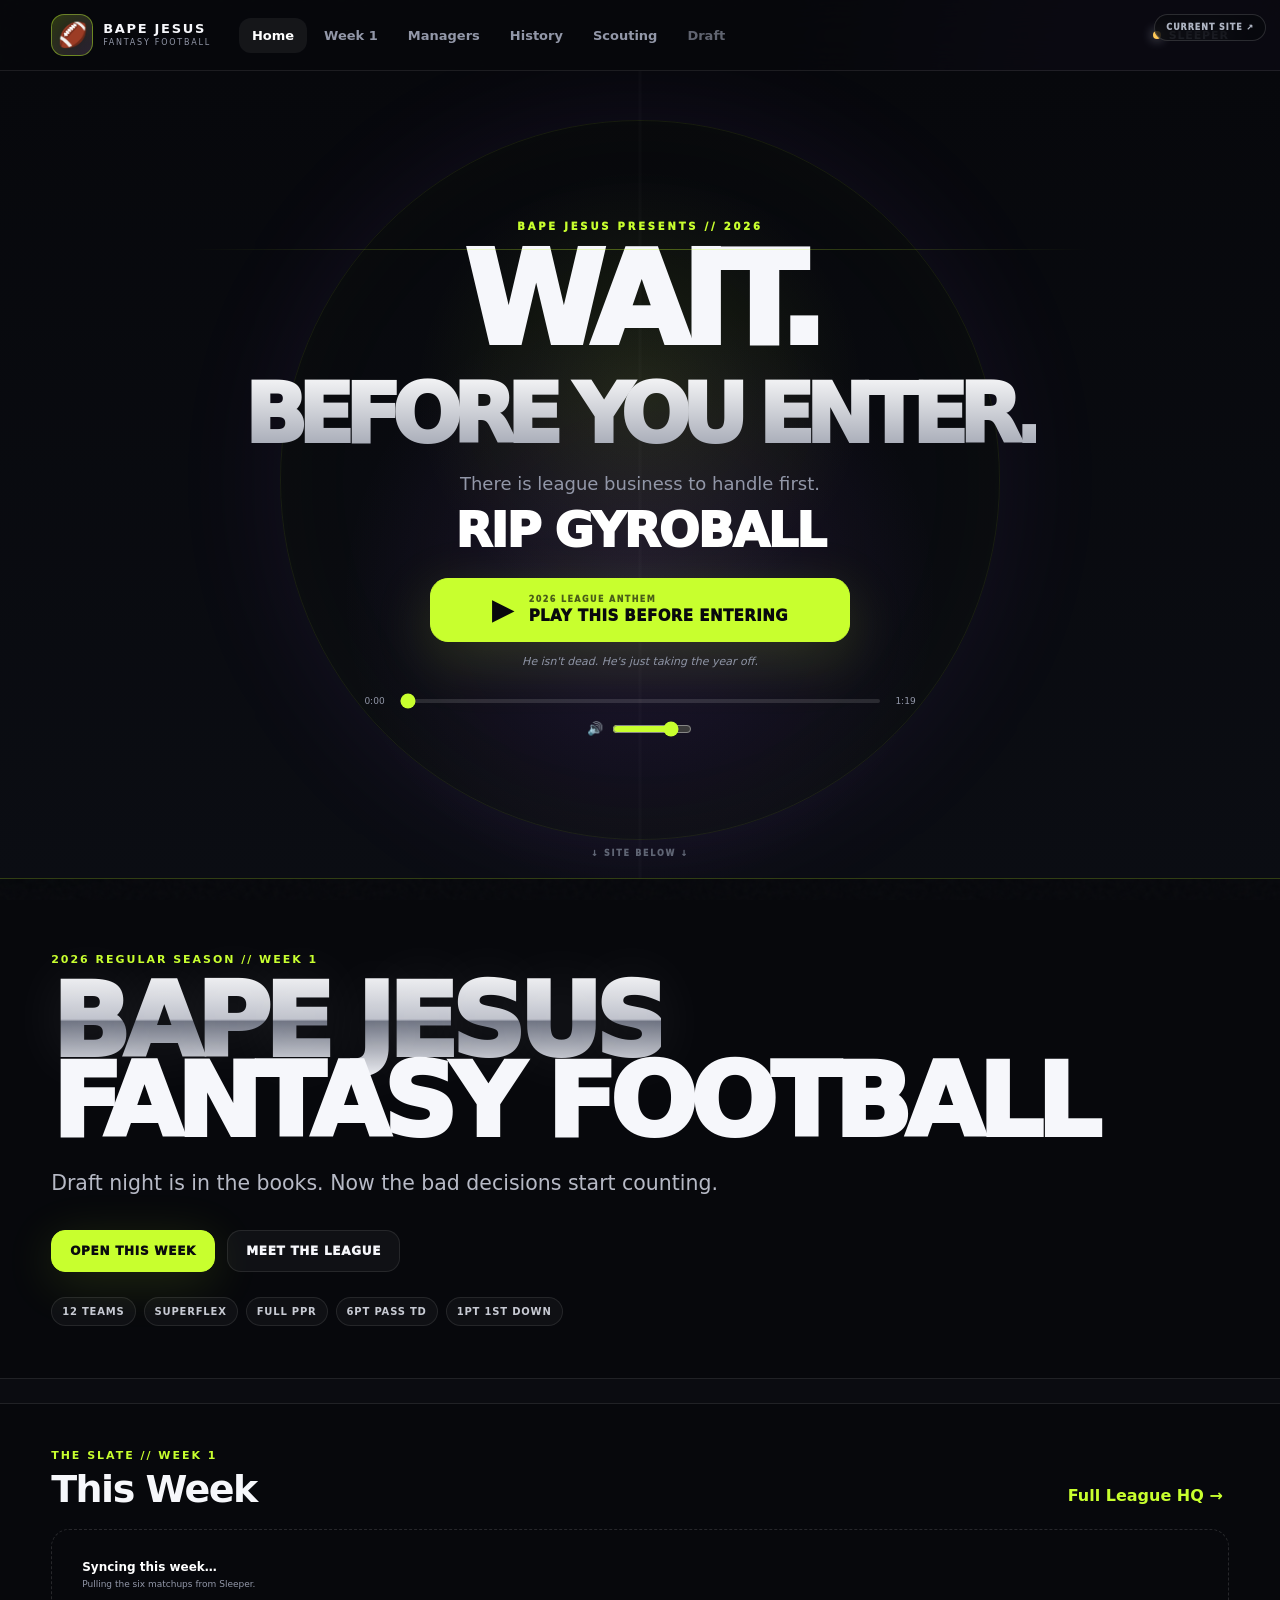
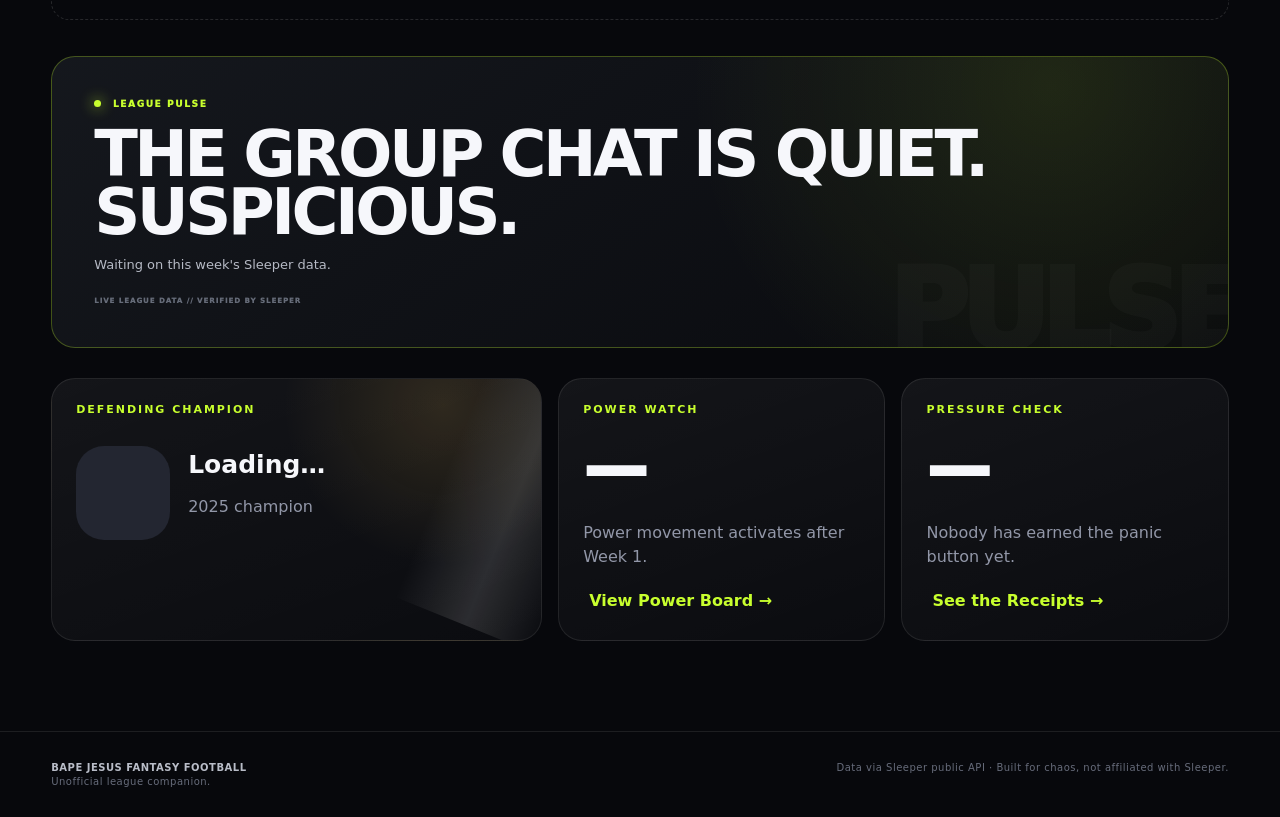
==== mixtape.html @ 3c5e014d "Add alternate mixtape anthem homepage" ====
<!doctype html>
<html lang="en">
<head>
<meta charset="utf-8"><meta name="viewport" content="width=device-width,initial-scale=1"><meta name="theme-color" content="#08090d">
<title>Bape Jesus // Mixtape Edition</title>
<meta name="description" content="Bape Jesus Fantasy Football — Mixtape Edition.">
<link rel="stylesheet" href="./styles.css"><link rel="stylesheet" href="./anthem.css"><link rel="stylesheet" href="./weekly.css">
<style>.mixtape-back{position:fixed;z-index:1100;top:14px;right:14px;padding:8px 11px;border:1px solid rgba(255,255,255,.14);border-radius:999px;background:rgba(8,9,13,.72);backdrop-filter:blur(12px);color:#aeb4c2;text-decoration:none;font-size:8px;font-weight:1000;letter-spacing:.12em}.mixtape-back:hover{color:var(--lime);border-color:rgba(200,255,46,.35)}</style>
</head>
<body>
<div class="noise" aria-hidden="true"></div><div class="orb orb-a" aria-hidden="true"></div><div class="orb orb-b" aria-hidden="true"></div>
<a class="mixtape-back" href="./">CURRENT SITE ↗</a>
<header class="topbar"><button class="brand" data-route="home"><span class="brand-mark brand-football">🏈</span><span class="brand-copy"><b>BAPE JESUS</b><small>FANTASY FOOTBALL</small></span></button><nav class="nav"><button data-route="home" class="active">Home</button><button data-route="weekly" id="weeklyNavLabel">Week 1</button><button data-route="managers">Managers</button><button data-route="history">History</button><button data-route="scouting">Scouting</button><button data-route="draft" class="nav-draft">Draft</button></nav><div class="live-pill" id="apiStatus"><span></span> Sleeper</div></header>
<main><section class="page active" data-page="home">
<section class="anthem-gate" id="anthemGate" aria-label="2026 League Anthem"><div class="anthem-gate-glow" aria-hidden="true"></div><div class="anthem-gate-kicker">BAPE JESUS PRESENTS // 2026</div><h1>WAIT.<br><span>BEFORE YOU ENTER.</span></h1><p class="anthem-gate-copy">There is league business to handle first.</p><div class="anthem-song-name">RIP GYROBALL</div><button class="anthem-enter" id="anthemPlay" type="button"><span class="anthem-enter-icon">▶</span><span><small>2026 LEAGUE ANTHEM</small>PLAY THIS BEFORE ENTERING</span></button><div class="anthem-joke">He isn't dead. He's just taking the year off.</div><div class="anthem-track anthem-gate-track"><span class="anthem-time" id="anthemCurrent">0:00</span><input class="anthem-progress" id="anthemProgress" type="range" min="0" max="1" value="0" step="0.1" aria-label="Song progress"><span class="anthem-time" id="anthemDuration">1:19</span></div><label class="anthem-volume">🔊 <input id="anthemVolume" type="range" min="0" max="1" value="0.8" step="0.05"></label><div class="anthem-scroll-cue">↓ SITE BELOW ↓</div><audio id="leagueAnthem" preload="metadata" src="./rip-gyroball-theme.mp3"></audio></section>
<button class="anthem-reopen" id="anthemReopen" type="button"><span>♫</span><span><small>LEAGUE ANTHEM</small>RIP GYROBALL</span></button>
<div class="hero-shell" id="leagueHome" style="grid-template-columns:1fr"><div class="hero-copy"><div class="eyebrow" id="homeWeekEyebrow">2026 REGULAR SEASON // WEEK 1</div><h1><span>BAPE JESUS</span><br>FANTASY FOOTBALL</h1><p class="hero-sub">Draft night is in the books. Now the bad decisions start counting.</p><div class="hero-actions"><button class="btn primary" data-route="weekly">Open This Week</button><button class="btn ghost" data-route="managers">Meet the League</button></div><div class="format-strip"><span>12 TEAMS</span><span>SUPERFLEX</span><span>FULL PPR</span><span>6PT PASS TD</span><span>1PT 1ST DOWN</span></div></div></div>
<div class="ticker-wrap home-ticker"><div class="ticker" id="ticker"></div></div><section class="home-week"><div class="section-head"><div><div class="kicker" id="homeWeekKicker">THE SLATE // WEEK 1</div><h2>This Week</h2></div><button class="text-btn" data-route="weekly">Full League HQ →</button></div><div class="home-matchups" id="homeMatchups"><div class="weekly-empty"><strong>Syncing this week…</strong><span>Pulling the six matchups from Sleeper.</span></div></div></section><section class="league-pulse" id="homePulse"><div class="pulse-label"><span class="pulse-dot"></span> LEAGUE PULSE</div><h2 id="homePulseHeadline">THE GROUP CHAT IS QUIET. SUSPICIOUS.</h2><p id="homePulseCopy">Waiting on this week's Sleeper data.</p><div class="pulse-footer" id="homePulseFooter">LIVE LEAGUE DATA // VERIFIED BY SLEEPER</div></section><div class="dashboard-grid home-dashboard"><article class="feature-card champion-card" id="championCard"><div class="micro">DEFENDING CHAMPION</div><div class="feature-content"><div class="avatar-xl skeleton"></div><div><h3>Loading…</h3><p>2025 champion</p></div></div><div class="shine"></div></article><article class="stat-card"><div class="micro">POWER WATCH</div><div class="big-stat" id="homePowerStat">—</div><p id="homePowerCopy">Power movement activates after Week 1.</p><button class="text-btn" data-route="weekly">View Power Board →</button></article><article class="stat-card"><div class="micro">PRESSURE CHECK</div><div class="big-stat" id="homePressureStat">—</div><p id="homePressureCopy">Nobody has earned the panic button yet.</p><button class="text-btn" data-route="weekly">See the Receipts →</button></article></div></section>
<section class="page" data-page="weekly"><div class="weekly-hero"><div><div class="eyebrow">LEAGUE-WIDE // SAME BOARD FOR ALL 12</div><h1>WEEKLY<br>LEAGUE HQ</h1><p>The regular-season home base: every matchup, every team, the same power formula, playoff line, luck meter, and weekly receipts.</p></div><div class="weekly-controls"><button id="weeklyPrev">←</button><select id="weeklyWeek"><option>Week 1</option></select><button id="weeklyNext">→</button><button id="weeklyRefresh">↻ SYNC</button></div></div><div class="weekly-universal-note"><b>SHARED LEAGUE VIEW</b><span>Everything here is calculated the same way for all 12 teams.</span></div><div class="weekly-loading hidden" id="weeklyLoading"><div class="spinner"></div><span>Syncing all 12 teams…</span></div><div class="weekly-kpis" id="weeklyKpis"></div><section class="weekly-section"><div class="weekly-section-head"><div><div class="kicker">THE SLATE</div><h2>This Week</h2></div></div><div class="weekly-matchups" id="weeklyMatchups"></div></section><section class="weekly-section"><div class="weekly-section-head"><div><div class="kicker">GROUP CHAT AMMUNITION</div><h2>Weekly Receipts</h2></div></div><div class="weekly-awards" id="weeklyAwards"></div></section><section class="weekly-section weekly-two-col"><div><div class="weekly-section-head"><div><div class="kicker">ONE FORMULA // ALL 12</div><h2>Power Board</h2></div><p id="powerFormulaNote">Activates after Week 1.</p></div><div class="power-list" id="weeklyPower"></div></div><div><div class="weekly-section-head"><div><div class="kicker">TOP SIX</div><h2>Playoff Picture</h2></div></div><div class="playoff-board" id="weeklyPlayoff"></div></div></section><section class="weekly-section"><div class="weekly-section-head"><div><div class="kicker">THE TABLE</div><h2>Standings</h2></div></div><div id="weeklyStandings"></div></section><div class="weekly-updated" id="weeklyUpdated">Sleeper public API</div></section>
<section class="page" data-page="draft"><div class="page-hero compact"><div><div class="eyebrow">2026 // DRAFT ARCHIVE</div><h1>LEAGUE WAR ROOM</h1><p>The completed 2026 draft board.</p></div><div class="sync-card"><span id="draftSyncDot"></span><div><small>STATUS</small><strong id="draftStatus">COMPLETE</strong></div><button id="refreshDraft" class="icon-btn">↻</button></div></div><div class="war-grid"><aside class="on-deck holo-card"><div class="micro">TEAM FOCUS // OPTIONAL</div><label class="focus-label" for="teamFocus">VIEW THE BOARD AS</label><select class="focus-select" id="teamFocus"><option value="">League View — all teams equal</option></select><h3 id="nextPickLabel">DRAFT RECAP</h3><div class="focus-note" id="focusNote">Browse the completed board by team.</div><div class="pick-sequence" id="pickSequence"></div><div class="neighbors"><small id="trafficLabel">DRAFT RECEIPTS</small><div id="turnTraffic"></div></div></aside><div class="draft-board-shell"><div class="board-toolbar"><div><strong>2026 DRAFT BOARD</strong><small><span id="picksLogged">0 / 216 picks</span> · <span id="boardFocusLabel">LEAGUE VIEW</span></small></div><div class="legend"><span class="q qb"></span>QB <span class="q rb"></span>RB <span class="q wr"></span>WR <span class="q te"></span>TE</div></div><div class="draft-board" id="draftBoard"></div></div></div></section>
<section class="page" data-page="managers"><div class="page-hero compact"><div><div class="eyebrow">12 MEN ENTER // ONE GROUP CHAT SURVIVES</div><h1>THE LEAGUE</h1><p>Current teams, Sleeper identities, avatars, and 2026 draft seats.</p></div></div><div class="manager-grid" id="managerGrid"></div></section><section class="page" data-page="history"><div class="page-hero compact"><div><div class="eyebrow">RECEIPTS // FOREVER</div><h1>LEAGUE HISTORY</h1><p>Sleeper seasons are chained backward automatically.</p></div><button class="btn ghost" id="loadHistory">Load / Refresh History</button></div><div class="history-loading hidden" id="historyLoading"><div class="spinner"></div><span>Digging through old group-chat crimes…</span></div><div id="historyContent"></div></section><section class="page" data-page="scouting"><div class="page-hero compact"><div><div class="eyebrow">KNOW THE ROOM</div><h1>SCOUTING REPORTS</h1><p>Prior draft behavior turned into tendencies for all 12 managers.</p></div><button class="btn ghost" id="loadScouting">Analyze Past Drafts</button></div><div class="spotlight" id="turnSpotlight"></div><div class="scout-grid" id="scoutGrid"></div></section>
</main>
<div class="anthem-mini" id="anthemMini" aria-label="League anthem player"><button id="anthemMiniPlay" class="anthem-mini-play" type="button">Ⅱ</button><div class="anthem-mini-copy"><small>BAPE JESUS RADIO // NOW PLAYING</small><strong>RIP GYROBALL</strong></div><div class="anthem-mini-progress"><input id="anthemMiniProgress" type="range" min="0" max="1" value="0" step="0.1"><span id="anthemMiniTime">0:00</span></div><button class="anthem-expand" id="anthemExpand" type="button">EXPAND ↑</button><button class="anthem-close" id="anthemClose" type="button">×</button></div>
<footer><div><strong>BAPE JESUS FANTASY FOOTBALL</strong><span>Unofficial league companion.</span></div><div>Data via Sleeper public API · Built for chaos, not affiliated with Sleeper.</div></footer>
<script src="./app-core.js"></script><script src="./app-draft.js"></script><script src="./app-history.js"></script><script src="./app-live.js"></script><script src="./app-weekly.js"></script><script src="./app-boot.js"></script><script src="./anthem.js"></script>
</body></html>
---- styles.css ----
:root{
  --bg:#07080c;--panel:#101219;--panel2:#151823;--text:#f6f7fb;--muted:#9297a8;
  --lime:#c8ff2e;--purple:#aa5cff;--cyan:#39e7ff;--red:#ff4d6d;--gold:#ffc857;
  --line:rgba(255,255,255,.09);--glass:rgba(16,18,25,.72);--radius:24px;
}
*{box-sizing:border-box} html{scroll-behavior:smooth} body{margin:0;background:var(--bg);color:var(--text);font-family:Inter,ui-sans-serif,system-ui,-apple-system,BlinkMacSystemFont,"Segoe UI",sans-serif;overflow-x:hidden}
button{font:inherit}.noise{position:fixed;inset:0;pointer-events:none;z-index:0;opacity:.07;background-image:url("data:image/svg+xml,%3Csvg viewBox='0 0 180 180' xmlns='http://www.w3.org/2000/svg'%3E%3Cfilter id='n'%3E%3CfeTurbulence type='fractalNoise' baseFrequency='.85' numOctaves='4' stitchTiles='stitch'/%3E%3C/filter%3E%3Crect width='100%25' height='100%25' filter='url(%23n)' opacity='.35'/%3E%3C/svg%3E")}
.orb{position:fixed;border-radius:999px;filter:blur(90px);opacity:.12;pointer-events:none;z-index:0}.orb-a{width:520px;height:520px;background:var(--purple);top:-180px;right:-140px}.orb-b{width:420px;height:420px;background:var(--lime);left:-180px;top:38vh;opacity:.08}
.topbar{position:sticky;top:0;z-index:30;display:flex;align-items:center;gap:28px;padding:14px clamp(18px,4vw,60px);border-bottom:1px solid var(--line);background:rgba(7,8,12,.8);backdrop-filter:blur(18px)}
.brand{display:flex;align-items:center;gap:10px;background:none;border:0;color:inherit;cursor:pointer;padding:0}.brand-mark{display:grid;place-items:center;width:42px;height:42px;border:1px solid rgba(200,255,46,.45);border-radius:13px;background:linear-gradient(135deg,rgba(200,255,46,.16),rgba(170,92,255,.16));font-weight:1000;letter-spacing:-2px;color:var(--lime);box-shadow:inset 0 0 30px rgba(200,255,46,.08)}
.brand-copy{display:flex;flex-direction:column;text-align:left;line-height:.95}.brand-copy b{font-size:13px;letter-spacing:.13em}.brand-copy small{font-size:8px;letter-spacing:.22em;color:var(--muted);margin-top:4px}.nav{display:flex;gap:4px;flex:1}.nav button{border:0;background:transparent;color:var(--muted);padding:10px 13px;border-radius:12px;cursor:pointer;font-size:13px;font-weight:800}.nav button:hover,.nav button.active{color:white;background:rgba(255,255,255,.06)}
.live-pill{display:flex;gap:8px;align-items:center;font-size:11px;font-weight:900;letter-spacing:.08em;color:var(--muted);text-transform:uppercase}.live-pill span,.sync-card>span{width:8px;height:8px;border-radius:50%;background:var(--gold);box-shadow:0 0 12px currentColor}.live-pill.online span{background:var(--lime)}.live-pill.offline span{background:var(--red)}
main{position:relative;z-index:1}.page{display:none;min-height:calc(100vh - 80px);padding:48px clamp(18px,4vw,60px) 90px;max-width:1540px;margin:0 auto}.page.active{display:block;animation:pageIn .35s ease}@keyframes pageIn{from{opacity:0;transform:translateY(8px)}to{opacity:1;transform:none}}
.hero-shell{display:grid;grid-template-columns:minmax(0,1.45fr) minmax(310px,.55fr);gap:28px;align-items:stretch;padding:50px 0 40px}.eyebrow,.kicker,.micro{text-transform:uppercase;letter-spacing:.18em;font-weight:900;color:var(--lime);font-size:11px}.hero-copy h1,.page-hero h1{font-size:clamp(58px,8vw,128px);line-height:.78;letter-spacing:-.065em;margin:16px 0 26px;font-weight:1000;text-transform:uppercase}.hero-copy h1 span{background:linear-gradient(180deg,#fff 0%,#bec1cb 48%,#6c7180 50%,#f6f7fb 100%);-webkit-background-clip:text;background-clip:text;color:transparent;text-shadow:0 0 60px rgba(255,255,255,.09)}.hero-sub{max-width:780px;color:#b7bac6;font-size:clamp(16px,1.6vw,21px);line-height:1.55}.hero-actions{display:flex;gap:12px;margin:30px 0 25px}.btn{border:1px solid var(--line);padding:13px 18px;border-radius:14px;font-weight:950;text-transform:uppercase;letter-spacing:.06em;font-size:12px;cursor:pointer;color:var(--text)}.btn.primary{background:var(--lime);color:#0a0b0e;border-color:var(--lime);box-shadow:0 10px 50px rgba(200,255,46,.14)}.btn.primary:hover{transform:translateY(-2px)}.btn.ghost{background:rgba(255,255,255,.04)}.btn.ghost:hover{background:rgba(255,255,255,.08)}.format-strip{display:flex;gap:8px;flex-wrap:wrap}.format-strip span{border:1px solid var(--line);background:rgba(255,255,255,.035);border-radius:999px;padding:8px 10px;font-size:10px;font-weight:900;letter-spacing:.08em;color:#c7cad3}
.holo-card{position:relative;border:1px solid rgba(255,255,255,.12);background:linear-gradient(145deg,rgba(27,30,42,.87),rgba(10,11,16,.78));backdrop-filter:blur(18px);border-radius:var(--radius);overflow:hidden}.holo-card:before{content:"";position:absolute;inset:-40% 30% 70% -20%;background:linear-gradient(90deg,transparent,rgba(200,255,46,.15),rgba(170,92,255,.2),transparent);transform:rotate(-10deg);filter:blur(10px)}.draft-clock-card{padding:28px;display:flex;flex-direction:column;justify-content:center;min-height:360px}.clock-title{font-weight:1000;font-size:24px;margin-top:10px}.countdown{font-variant-numeric:tabular-nums;font-weight:1000;font-size:clamp(42px,5vw,72px);letter-spacing:-.06em;margin:22px 0 2px}.clock-date{color:var(--muted);font-size:13px}.your-picks{display:grid;grid-template-columns:1fr 1fr;gap:10px;margin-top:34px}.your-picks div{padding:15px;border:1px solid var(--line);background:rgba(255,255,255,.035);border-radius:16px}.your-picks small{display:block;color:var(--muted);font-size:9px;font-weight:900;letter-spacing:.13em}.your-picks strong{display:block;font-size:20px;margin-top:4px}
.section-head{display:flex;align-items:end;justify-content:space-between;margin:45px 0 18px}.section-head h2{font-size:38px;margin:5px 0 0;letter-spacing:-.04em}.text-btn{border:0;background:none;color:var(--lime);font-weight:900;cursor:pointer;padding:6px}.order-actions{display:flex;align-items:center;gap:7px}.rail-btn{width:32px;height:32px;border-radius:10px;border:1px solid var(--line);background:rgba(255,255,255,.04);color:white;cursor:pointer;font-weight:900}.rail-btn:hover{border-color:rgba(200,255,46,.45);color:var(--lime)}.draft-order-rail{display:grid;grid-template-columns:repeat(12,minmax(128px,1fr));gap:10px;overflow:auto;padding:2px 2px 16px;scrollbar-width:none;scroll-snap-type:x proximity}.draft-order-rail::-webkit-scrollbar{display:none}.order-card{min-width:128px;border:1px solid var(--line);background:rgba(255,255,255,.03);border-radius:18px;padding:14px;position:relative;cursor:pointer;scroll-snap-align:start;transition:.2s transform,.2s border-color,.2s background}.order-card:hover{transform:translateY(-3px);border-color:rgba(200,255,46,.35);background:rgba(200,255,46,.035)}.order-num{font-size:26px;font-weight:1000;color:#565c6e;position:absolute;right:10px;top:7px}.order-avatar{width:46px;height:46px;border-radius:14px;object-fit:cover;background:#1d202b;margin-bottom:12px}.order-team{font-weight:950;font-size:12px;line-height:1.15;min-height:30px;overflow-wrap:anywhere}.order-user{font-size:10px;color:var(--muted);margin-top:5px}.champ-tag{display:inline-block;margin-top:8px;border-radius:999px;padding:4px 7px;font-size:8px;font-weight:1000;letter-spacing:.08em;background:var(--gold);color:#15100a}
.dashboard-grid{display:grid;grid-template-columns:1.25fr .75fr .75fr;gap:16px;margin-top:30px}.feature-card,.stat-card{position:relative;border:1px solid var(--line);border-radius:var(--radius);background:linear-gradient(160deg,rgba(255,255,255,.055),rgba(255,255,255,.02));padding:24px;min-height:210px;overflow:hidden}.champion-card{background:radial-gradient(circle at 80% 10%,rgba(255,200,87,.13),transparent 35%),linear-gradient(160deg,rgba(255,255,255,.055),rgba(255,255,255,.02))}.feature-content{display:flex;align-items:center;gap:18px;margin-top:30px}.avatar-xl{width:94px;height:94px;border-radius:28px;object-fit:cover;background:#232631}.feature-content h3{font-size:25px;margin:0 0 5px}.feature-content p,.stat-card p{color:var(--muted);line-height:1.5}.big-stat{font-size:64px;font-weight:1000;letter-spacing:-.08em;margin:15px 0 2px}.shine{position:absolute;width:150px;height:380px;top:-120px;right:-70px;background:linear-gradient(90deg,transparent,rgba(255,255,255,.13),transparent);transform:rotate(22deg)}.skeleton{animation:pulse 1.3s infinite alternate}@keyframes pulse{to{opacity:.45}}
.ticker-wrap{margin:35px -60px 0;overflow:hidden;border-top:1px solid var(--line);border-bottom:1px solid var(--line);background:#0b0c11}.ticker{display:flex;width:max-content;gap:42px;padding:12px 0;animation:ticker 40s linear infinite}.ticker-item{font-size:10px;font-weight:950;letter-spacing:.12em;color:#b6bac7;text-transform:uppercase}.ticker-item b{color:var(--lime);margin-right:8px}@keyframes ticker{to{transform:translateX(-50%)}}
.page-hero.compact{display:flex;justify-content:space-between;align-items:end;gap:24px;padding:35px 0 28px;border-bottom:1px solid var(--line);margin-bottom:26px}.page-hero.compact h1{font-size:clamp(48px,6vw,90px);margin:10px 0 8px}.page-hero.compact p{margin:0;color:var(--muted);max-width:720px}.sync-card{display:flex;align-items:center;gap:12px;border:1px solid var(--line);border-radius:18px;padding:12px 14px;background:rgba(255,255,255,.035);min-width:220px}.sync-card>div{display:flex;flex-direction:column;flex:1}.sync-card small{font-size:8px;color:var(--muted);font-weight:900;letter-spacing:.12em}.sync-card strong{font-size:12px;margin-top:3px}.icon-btn{border:0;background:rgba(255,255,255,.06);color:white;border-radius:10px;width:34px;height:34px;font-size:19px;cursor:pointer}
.war-grid{display:grid;grid-template-columns:290px minmax(0,1fr);gap:16px}.on-deck{padding:22px;align-self:start;position:sticky;top:90px}.focus-label{display:block;margin:18px 0 7px;color:var(--muted);font-size:8px;font-weight:900;letter-spacing:.12em}.focus-select{width:100%;appearance:none;border:1px solid var(--line);border-radius:12px;background:#11141c;color:white;padding:11px 34px 11px 11px;font-size:11px;font-weight:850;outline:none;background-image:linear-gradient(45deg,transparent 50%,var(--lime) 50%),linear-gradient(135deg,var(--lime) 50%,transparent 50%);background-position:calc(100% - 16px) 50%,calc(100% - 11px) 50%;background-size:5px 5px,5px 5px;background-repeat:no-repeat}.focus-select:focus{border-color:rgba(200,255,46,.55);box-shadow:0 0 0 3px rgba(200,255,46,.06)}.on-deck h3{font-size:31px;letter-spacing:-.05em;margin:18px 0 6px}.focus-note{font-size:10px;line-height:1.45;color:var(--muted);margin-bottom:15px}.pick-sequence{display:grid;gap:8px}.seq-pick{display:flex;justify-content:space-between;padding:10px 12px;border:1px solid var(--line);border-radius:12px;background:rgba(255,255,255,.035);font-weight:900;font-size:12px}.seq-pick.current{border-color:rgba(200,255,46,.45);background:rgba(200,255,46,.07)}.neighbors{margin-top:24px;padding-top:18px;border-top:1px solid var(--line)}.neighbors small{font-size:9px;color:var(--muted);font-weight:900;letter-spacing:.12em}.traffic-item{display:flex;gap:9px;align-items:center;margin-top:10px;font-size:11px}.traffic-item img{width:26px;height:26px;border-radius:8px;object-fit:cover}.traffic-empty{margin-top:10px;color:var(--muted);font-size:10px;line-height:1.4}.draft-board-shell{min-width:0;border:1px solid var(--line);border-radius:20px;background:rgba(255,255,255,.025);overflow:hidden}.board-toolbar{display:flex;justify-content:space-between;align-items:center;padding:14px 16px;border-bottom:1px solid var(--line)}.board-toolbar>div:first-child{display:flex;flex-direction:column}.board-toolbar small{color:var(--muted);font-size:10px;margin-top:2px}.legend{font-size:9px;color:var(--muted);display:flex;align-items:center;gap:5px}.q{width:8px;height:8px;border-radius:3px;display:inline-block;margin-left:7px}.q.qb,.pos-qb{background:rgba(170,92,255,.18);border-color:rgba(170,92,255,.45)!important}.q.rb,.pos-rb{background:rgba(200,255,46,.13);border-color:rgba(200,255,46,.35)!important}.q.wr,.pos-wr{background:rgba(57,231,255,.12);border-color:rgba(57,231,255,.35)!important}.q.te,.pos-te{background:rgba(255,200,87,.12);border-color:rgba(255,200,87,.35)!important}.draft-board{overflow:auto;max-height:72vh;position:relative}.board-grid{display:grid;grid-template-columns:52px repeat(12,minmax(112px,1fr));min-width:1450px}.board-cell{min-height:72px;border-right:1px solid var(--line);border-bottom:1px solid var(--line);padding:8px;background:rgba(255,255,255,.01)}.board-cell.header{position:sticky;top:0;z-index:6;min-height:84px;background:#11131b;padding:9px}.board-cell.round{position:sticky;left:0;z-index:5;display:grid;place-items:center;background:#0d0f15;font-size:10px;font-weight:1000;color:#6f7484}.board-cell.header.round{z-index:8}.board-cell.focus-col{box-shadow:inset 2px 0 rgba(200,255,46,.22),inset -2px 0 rgba(200,255,46,.22);background:rgba(200,255,46,.025)}.board-cell.header.focus-col{background:linear-gradient(180deg,rgba(200,255,46,.11),#11131b 82%)}.board-team{display:flex;gap:7px;align-items:center}.board-team img{width:30px;height:30px;border-radius:9px;object-fit:cover}.board-team div{font-size:9px;font-weight:950;line-height:1.1}.board-team small{display:block;color:var(--muted);margin-top:2px}.pick-card{height:100%;border:1px solid rgba(255,255,255,.10);border-radius:11px;padding:8px;background:rgba(255,255,255,.035)}.pick-card .pick-no{font-size:8px;color:var(--muted);font-weight:900}.pick-card .player{font-size:11px;font-weight:950;line-height:1.05;margin-top:5px}.pick-card .meta{font-size:8px;color:var(--muted);margin-top:4px;text-transform:uppercase}.empty-pick{font-size:8px;color:#353947;font-weight:900}.on-clock{outline:1px solid var(--lime);box-shadow:inset 0 0 22px rgba(200,255,46,.08)}
.manager-grid{display:grid;grid-template-columns:repeat(4,minmax(0,1fr));gap:14px}.manager-card{position:relative;border:1px solid var(--line);border-radius:22px;background:linear-gradient(160deg,rgba(255,255,255,.055),rgba(255,255,255,.02));overflow:hidden;min-height:285px;padding:20px;transition:.2s transform,.2s border-color,.2s background;cursor:pointer}.manager-card:hover{transform:translateY(-4px);border-color:rgba(200,255,46,.28);background:linear-gradient(160deg,rgba(200,255,46,.06),rgba(255,255,255,.02))}.manager-card .slot{position:absolute;right:16px;top:12px;font-size:52px;font-weight:1000;letter-spacing:-.08em;color:rgba(255,255,255,.07)}.manager-avatar{width:88px;height:88px;border-radius:25px;object-fit:cover;background:#1a1d27;margin:12px 0 22px}.manager-card h3{font-size:22px;margin:0;letter-spacing:-.04em}.manager-card .handle{font-size:11px;color:var(--muted);margin-top:4px}.manager-badges{display:flex;flex-wrap:wrap;gap:6px;margin-top:16px}.badge{font-size:8px;font-weight:1000;letter-spacing:.08em;border:1px solid var(--line);background:rgba(255,255,255,.04);padding:6px 8px;border-radius:999px}.badge.champ{background:var(--gold);color:#15100a;border-color:var(--gold)}.badge.focus-badge{color:var(--lime);border-color:rgba(200,255,46,.2);background:rgba(200,255,46,.04)}
.history-loading{display:flex;align-items:center;gap:12px;color:var(--muted);padding:26px}.history-loading.hidden{display:none}.spinner{width:24px;height:24px;border:3px solid rgba(255,255,255,.12);border-top-color:var(--lime);border-radius:50%;animation:spin .7s linear infinite}@keyframes spin{to{transform:rotate(360deg)}}.empty-state{text-align:center;border:1px dashed rgba(255,255,255,.14);border-radius:24px;padding:60px 20px;color:var(--muted)}.empty-state h3{color:white;margin:8px 0}.empty-icon{font-size:42px;color:var(--lime)}.history-summary{display:grid;grid-template-columns:repeat(4,1fr);gap:12px;margin:20px 0}.history-stat{border:1px solid var(--line);border-radius:18px;background:rgba(255,255,255,.03);padding:18px}.history-stat small{font-size:9px;color:var(--muted);font-weight:900;letter-spacing:.1em}.history-stat strong{display:block;font-size:28px;margin-top:6px}.season-grid{display:grid;grid-template-columns:repeat(3,1fr);gap:14px;margin-top:24px}.season-card{border:1px solid var(--line);border-radius:20px;background:linear-gradient(155deg,rgba(255,255,255,.05),rgba(255,255,255,.015));padding:20px}.season-card .year{font-size:36px;font-weight:1000;letter-spacing:-.05em}.season-card .season-meta{display:grid;gap:8px;margin-top:18px}.season-row{display:flex;justify-content:space-between;gap:14px;font-size:11px;color:var(--muted)}.season-row b{color:white;text-align:right}.alltime-table{width:100%;border-collapse:collapse;margin-top:24px;border:1px solid var(--line);border-radius:18px;overflow:hidden;background:rgba(255,255,255,.025)}.alltime-table th,.alltime-table td{text-align:left;padding:12px;border-bottom:1px solid var(--line);font-size:11px}.alltime-table th{font-size:9px;color:var(--muted);letter-spacing:.1em;text-transform:uppercase;background:rgba(255,255,255,.025)}.table-manager{display:flex;align-items:center;gap:9px;font-weight:900}.table-manager img{width:30px;height:30px;border-radius:9px;object-fit:cover}
.spotlight{display:grid;grid-template-columns:repeat(3,1fr);gap:12px;margin-bottom:20px}.spot-card{border:1px solid rgba(200,255,46,.18);background:linear-gradient(150deg,rgba(200,255,46,.07),rgba(170,92,255,.04));border-radius:18px;padding:15px;display:flex;gap:12px;align-items:center}.spot-card img{width:46px;height:46px;border-radius:13px;object-fit:cover}.spot-card small{color:var(--lime);font-size:8px;font-weight:1000;letter-spacing:.1em}.spot-card strong{display:block;margin-top:3px}.scout-grid{display:grid;grid-template-columns:repeat(3,1fr);gap:14px}.span-all{grid-column:1/-1}.scout-card{border:1px solid var(--line);background:rgba(255,255,255,.025);border-radius:21px;padding:18px}.scout-head{display:flex;gap:12px;align-items:center}.scout-head img{width:58px;height:58px;border-radius:17px;object-fit:cover}.scout-head h3{margin:0;font-size:17px}.scout-head p{margin:3px 0 0;color:var(--muted);font-size:10px}.tendency-tags{display:flex;flex-wrap:wrap;gap:6px;margin:15px 0}.tendency{font-size:8px;font-weight:1000;letter-spacing:.07em;color:#0b0c10;background:var(--lime);border-radius:999px;padding:6px 8px}.tendency.alt{background:var(--purple);color:white}.scout-metrics{display:grid;grid-template-columns:repeat(3,1fr);gap:7px}.metric{padding:10px;border:1px solid var(--line);border-radius:12px;background:rgba(255,255,255,.025)}.metric small{display:block;color:var(--muted);font-size:7px;font-weight:900;letter-spacing:.08em}.metric strong{font-size:16px;display:block;margin-top:4px}.pos-bar{display:flex;height:8px;overflow:hidden;border-radius:8px;margin-top:14px;background:#1d2028}.pos-bar span{height:100%}.pos-bar .QB{background:var(--purple)}.pos-bar .RB{background:var(--lime)}.pos-bar .WR{background:var(--cyan)}.pos-bar .TE{background:var(--gold)}.pos-bar .OTHER{background:#666}
footer{position:relative;z-index:1;display:flex;justify-content:space-between;gap:20px;padding:30px clamp(18px,4vw,60px);border-top:1px solid var(--line);color:#676c7b;font-size:10px;letter-spacing:.05em}footer>div:first-child{display:flex;flex-direction:column;gap:3px}footer strong{color:#b9bdc8}
@media(max-width:1100px){.hero-shell{grid-template-columns:1fr}.draft-clock-card{min-height:280px}.dashboard-grid{grid-template-columns:1fr 1fr}.champion-card{grid-column:1/-1}.manager-grid{grid-template-columns:repeat(3,1fr)}.season-grid,.scout-grid{grid-template-columns:repeat(2,1fr)}.war-grid{grid-template-columns:1fr}.on-deck{position:relative;top:auto}.spotlight{grid-template-columns:1fr 1fr 1fr}}
@media(max-width:760px){.topbar{padding:10px 14px;gap:12px}.brand-copy{display:none}.nav{overflow:auto}.nav button{font-size:11px;padding:9px 10px}.live-pill{display:none}.page{padding:28px 14px 70px}.hero-shell{padding-top:24px}.hero-copy h1{font-size:58px}.hero-sub{font-size:15px}.draft-clock-card{padding:20px}.dashboard-grid{grid-template-columns:1fr}.champion-card{grid-column:auto}.page-hero.compact{align-items:flex-start;flex-direction:column}.page-hero.compact h1{font-size:52px}.manager-grid{grid-template-columns:1fr 1fr}.season-grid,.scout-grid{grid-template-columns:1fr}.history-summary{grid-template-columns:1fr 1fr}.spotlight{grid-template-columns:1fr}.ticker-wrap{margin-left:-14px;margin-right:-14px}.board-toolbar{align-items:flex-start;gap:10px;flex-direction:column}footer{flex-direction:column}.alltime-table{display:block;overflow-x:auto;white-space:nowrap}}
@media(max-width:470px){.hero-copy h1{font-size:48px}.hero-actions{flex-direction:column}.manager-grid{grid-template-columns:1fr}.history-summary{grid-template-columns:1fr 1fr}.your-picks{grid-template-columns:1fr}.countdown{font-size:44px}.format-strip span{font-size:8px}.section-head h2{font-size:30px}}


/* === Live Draft Command Center === */
.live-command-bar{
  position:sticky;top:70px;z-index:24;display:grid;grid-template-columns:minmax(260px,1.35fr) minmax(310px,1fr) auto auto;
  gap:12px;align-items:center;margin:0 0 16px;padding:12px 14px;border:1px solid rgba(200,255,46,.20);
  border-radius:18px;background:rgba(9,11,16,.92);backdrop-filter:blur(22px);box-shadow:0 18px 50px rgba(0,0,0,.28)
}
.command-primary{display:flex;align-items:center;gap:10px;min-width:0}.command-label{font-size:8px;font-weight:1000;letter-spacing:.14em;color:var(--lime);white-space:nowrap}
.command-avatar{width:42px;height:42px;border-radius:12px;object-fit:cover;background:#1a1d27}.command-team{display:flex;flex-direction:column;min-width:0}.command-team strong{font-size:15px;white-space:nowrap;overflow:hidden;text-overflow:ellipsis}.command-team small{margin-top:2px;color:var(--muted);font-size:9px}
.command-meta{display:grid;grid-template-columns:1fr 1fr;gap:8px;min-width:0}.command-meta>div{padding:8px 10px;border-left:1px solid var(--line);min-width:0}.command-meta span{display:block;color:var(--muted);font-size:7px;font-weight:1000;letter-spacing:.12em}.command-meta strong{display:block;margin-top:3px;font-size:9px;white-space:nowrap;overflow:hidden;text-overflow:ellipsis}
.run-chip{border:1px solid var(--line);border-radius:999px;padding:9px 11px;font-size:8px;font-weight:1000;letter-spacing:.08em;color:#c8ccd7;white-space:nowrap}.run-chip.warm{border-color:rgba(255,200,87,.40);color:var(--gold);background:rgba(255,200,87,.06)}.run-chip.hot{border-color:rgba(255,77,109,.48);color:#ff718b;background:rgba(255,77,109,.09);box-shadow:0 0 28px rgba(255,77,109,.10)}
.tv-mode-btn{border:1px solid rgba(200,255,46,.28);background:rgba(200,255,46,.06);color:var(--lime);border-radius:12px;padding:10px 12px;font-size:8px;font-weight:1000;letter-spacing:.08em;cursor:pointer;white-space:nowrap}.tv-mode-btn:hover{background:rgba(200,255,46,.12)}
.draft-insights-grid{display:grid;grid-template-columns:.8fr 1.2fr;gap:14px;margin-bottom:16px}.draft-insight{border:1px solid var(--line);border-radius:20px;background:linear-gradient(150deg,rgba(255,255,255,.045),rgba(255,255,255,.018));padding:18px}
.run-headline{font-size:26px;font-weight:1000;letter-spacing:-.045em;margin:12px 0 10px}.run-recent{display:flex;gap:7px;min-height:32px;align-items:center}.recent-pos{display:grid;place-items:center;min-width:38px;height:30px;border:1px solid var(--line);border-radius:9px;font-size:8px;font-weight:1000}.recent-empty{color:var(--muted);font-size:10px}.run-insight p{color:var(--muted);font-size:11px;line-height:1.45;margin:10px 0 0}
.snapshot-head{display:flex;justify-content:space-between;gap:16px;align-items:start}.snapshot-head h3{margin:8px 0 0;font-size:22px;letter-spacing:-.035em}.snapshot-slot{font-size:34px;font-weight:1000;color:rgba(255,255,255,.16);letter-spacing:-.06em}
.snapshot-counts{display:grid;grid-template-columns:repeat(4,1fr);gap:8px;margin:16px 0}.snapshot-count{display:flex;justify-content:space-between;align-items:center;border:1px solid var(--line);border-radius:12px;padding:9px 10px}.snapshot-count span{font-size:8px;font-weight:1000}.snapshot-count strong{font-size:17px}
.snapshot-roster{display:grid;grid-template-columns:repeat(2,minmax(0,1fr));gap:6px}.snapshot-player{display:grid;grid-template-columns:34px minmax(0,1fr) auto;align-items:center;gap:7px;padding:7px 8px;border-radius:10px;background:rgba(255,255,255,.025);border:1px solid rgba(255,255,255,.05)}.snapshot-player b{font-size:9px;white-space:nowrap;overflow:hidden;text-overflow:ellipsis}.snapshot-player small{font-size:8px;color:var(--muted)}.snapshot-pos{display:grid;place-items:center;height:22px;border-radius:7px;border:1px solid var(--line);font-size:7px;font-weight:1000}.snapshot-empty{color:var(--muted);font-size:10px;padding:12px 0}.snapshot-footer{margin-top:11px;color:var(--muted);font-size:9px;font-weight:800}
body.big-screen{overflow:hidden}body.big-screen .topbar,body.big-screen footer,body.big-screen [data-page="draft"]>.page-hero,body.big-screen [data-page="draft"] .on-deck,body.big-screen .draft-insights-grid{display:none!important}
body.big-screen .page{display:none!important}body.big-screen .page[data-page="draft"]{display:block!important;max-width:none;padding:8px;height:100vh;min-height:100vh}
body.big-screen .live-command-bar{top:0;margin-bottom:8px;border-radius:14px}body.big-screen .war-grid{display:block}body.big-screen .draft-board-shell{border-radius:14px}body.big-screen .draft-board{max-height:calc(100vh - 104px)}body.big-screen .board-grid{min-width:100%}body.big-screen .board-cell{min-height:60px}body.big-screen .board-cell.header{min-height:66px}
@media(max-width:1050px){.live-command-bar{grid-template-columns:1fr auto auto}.command-meta{grid-column:1/-1;grid-row:2}.draft-insights-grid{grid-template-columns:1fr}.snapshot-roster{grid-template-columns:1fr 1fr}}
@media(max-width:680px){.live-command-bar{top:61px;grid-template-columns:1fr auto;padding:10px}.command-primary{grid-column:1/-1}.command-meta{grid-template-columns:1fr 1fr}.run-chip{display:none}.tv-mode-btn{grid-column:2}.draft-insights-grid{grid-template-columns:1fr}.snapshot-counts{gap:5px}.snapshot-count{padding:8px}.snapshot-roster{grid-template-columns:1fr}.run-headline{font-size:22px}}


/* === Big-screen broadcast run takeovers === */
.draft-takeover{display:none}
body.big-screen .draft-takeover{
  display:flex;position:fixed;z-index:120;left:50%;top:50%;width:min(1180px,88vw);min-height:330px;
  transform:translate(-50%,-46%) scale(.92);opacity:0;pointer-events:none;overflow:hidden;
  flex-direction:column;align-items:center;justify-content:center;text-align:center;padding:46px 60px;
  border:1px solid rgba(255,255,255,.18);border-radius:28px;
  background:
    radial-gradient(circle at 20% 0%,rgba(200,255,46,.15),transparent 32%),
    radial-gradient(circle at 82% 100%,rgba(170,92,255,.22),transparent 34%),
    rgba(6,7,11,.97);
  box-shadow:0 40px 120px rgba(0,0,0,.72),inset 0 0 80px rgba(255,255,255,.02);
  transition:opacity .28s ease,transform .38s cubic-bezier(.2,.8,.2,1)
}
body.big-screen .draft-takeover.show{opacity:1;transform:translate(-50%,-50%) scale(1)}
body.big-screen .draft-takeover:before{content:"";position:absolute;inset:0;background:repeating-linear-gradient(135deg,rgba(255,255,255,.018) 0 2px,transparent 2px 11px);pointer-events:none}
.takeover-stripe{position:absolute;left:0;right:0;top:0;height:7px;background:linear-gradient(90deg,var(--lime),var(--cyan),var(--purple),var(--lime));background-size:220% 100%;animation:takeoverSweep 2.2s linear infinite}
.takeover-kicker{position:relative;color:var(--lime);font-size:13px;font-weight:1000;letter-spacing:.24em;text-transform:uppercase;margin-bottom:14px}
.takeover-title{position:relative;font-size:clamp(34px,4.6vw,76px);line-height:.92;font-weight:1000;letter-spacing:-.055em;text-transform:uppercase;max-width:980px}
.takeover-stat{position:relative;margin-top:18px;font-size:clamp(26px,3.3vw,54px);font-weight:1000;letter-spacing:-.035em;color:white;text-transform:uppercase}
.takeover-joke{position:relative;margin-top:16px;font-size:clamp(15px,1.35vw,22px);font-weight:800;color:#c5c9d4;max-width:850px}
.takeover-proof{position:relative;margin-top:22px;padding:8px 12px;border:1px solid var(--line);border-radius:999px;color:#7f8595;font-size:9px;font-weight:900;letter-spacing:.08em;text-transform:uppercase;background:rgba(255,255,255,.03)}
body.big-screen .draft-takeover.huge{border-color:rgba(255,200,87,.42)}
body.big-screen .draft-takeover.huge .takeover-kicker{color:var(--gold)}
body.big-screen .draft-takeover.nuclear{width:min(1360px,92vw);min-height:390px;border:2px solid rgba(255,77,109,.64);box-shadow:0 40px 140px rgba(0,0,0,.8),0 0 80px rgba(255,77,109,.16),inset 0 0 100px rgba(255,77,109,.05);animation:takeoverPulse 1s ease-in-out infinite alternate}
body.big-screen .draft-takeover.nuclear .takeover-kicker{color:#ff718b}
body.big-screen .draft-takeover.nuclear .takeover-title{font-size:clamp(44px,5.5vw,92px)}
@keyframes takeoverSweep{to{background-position:-220% 0}}
@keyframes takeoverPulse{from{filter:none}to{filter:brightness(1.12)}}
@media(max-width:900px){
  body.big-screen .draft-takeover{width:92vw;min-height:280px;padding:34px 26px}
  .takeover-proof{max-width:90%;line-height:1.35;border-radius:14px}
}

.demo-mode-badge{position:absolute;right:14px;top:-10px;padding:4px 8px;border-radius:999px;background:var(--gold);color:#16110a;font-size:7px;font-weight:1000;letter-spacing:.12em;box-shadow:0 4px 18px rgba(255,200,87,.18)}
---- anthem.css ----
.anthem-gate{position:relative;min-height:calc(100vh - 92px);margin:-48px calc(-1 * clamp(18px,4vw,60px)) 24px;padding:clamp(60px,9vh,110px) clamp(22px,7vw,110px) 70px;display:flex;flex-direction:column;align-items:center;justify-content:center;text-align:center;overflow:hidden;border-bottom:1px solid rgba(200,255,46,.22);background:radial-gradient(circle at 50% 40%,rgba(200,255,46,.10),transparent 28%),radial-gradient(circle at 50% 65%,rgba(170,92,255,.13),transparent 36%),linear-gradient(180deg,#07080c 0%,#0b0d13 100%);transition:.55s opacity,.55s transform,.55s max-height,.55s padding,.55s margin;max-height:1200px}.anthem-gate.collapsing{opacity:0;transform:translateY(-30px) scale(.985);max-height:0;min-height:0;padding-top:0;padding-bottom:0;margin-top:-48px;margin-bottom:0;border:0;pointer-events:none}.anthem-gate.dismissed{display:none}.anthem-gate:before,.anthem-gate:after{content:"";position:absolute;pointer-events:none}.anthem-gate:before{inset:0;background:linear-gradient(90deg,transparent 49.8%,rgba(255,255,255,.035) 50%,transparent 50.2%);opacity:.6}.anthem-gate:after{width:min(900px,90vw);height:1px;top:22%;background:linear-gradient(90deg,transparent,var(--lime),transparent);box-shadow:0 0 40px rgba(200,255,46,.35);opacity:.35}.anthem-gate-glow{position:absolute;width:min(720px,80vw);height:min(720px,80vw);border-radius:50%;border:1px solid rgba(200,255,46,.08);box-shadow:0 0 120px rgba(170,92,255,.08),inset 0 0 120px rgba(200,255,46,.025);pointer-events:none}.anthem-gate-kicker{position:relative;font-size:10px;font-weight:1000;letter-spacing:.28em;color:var(--lime);text-transform:uppercase;margin-bottom:20px}.anthem-gate h1{position:relative;margin:0;font-size:clamp(62px,10vw,155px);line-height:.76;letter-spacing:-.07em;font-weight:1000;text-transform:uppercase}.anthem-gate h1 span{font-size:.64em;background:linear-gradient(180deg,#fff,#969ba9);-webkit-background-clip:text;background-clip:text;color:transparent}.anthem-gate-copy{position:relative;color:var(--muted);font-size:clamp(14px,1.5vw,18px);margin:26px 0 8px}.anthem-song-name{position:relative;font-size:clamp(24px,4vw,48px);font-weight:1000;letter-spacing:-.04em;margin:0 0 20px;color:white}.anthem-enter{position:relative;display:flex;align-items:center;gap:16px;border:1px solid var(--lime);border-radius:18px;background:var(--lime);color:#08090d;padding:16px 24px;min-width:min(420px,90vw);justify-content:center;cursor:pointer;box-shadow:0 16px 60px rgba(200,255,46,.16);transition:.2s transform,.2s box-shadow;text-align:left;font-weight:1000}.anthem-enter:hover{transform:translateY(-3px) scale(1.01);box-shadow:0 18px 70px rgba(200,255,46,.25)}.anthem-enter-icon{font-size:27px;line-height:1}.anthem-enter>span:last-child{font-size:15px;letter-spacing:.03em}.anthem-enter small{display:block;font-size:8px;letter-spacing:.18em;opacity:.65;margin-bottom:3px}.anthem-enter.playing{background:#11141b;color:var(--lime)}.anthem-joke{position:relative;margin-top:13px;color:#8e94a5;font-size:11px;font-style:italic}.anthem-gate-track{position:relative;width:min(560px,82vw);margin-top:28px}.anthem-track{display:flex;align-items:center;gap:9px}.anthem-time{font-size:9px;font-variant-numeric:tabular-nums;color:var(--muted);min-width:29px}.anthem-progress{appearance:none;width:100%;height:4px;border-radius:99px;background:rgba(255,255,255,.12);cursor:pointer;accent-color:var(--lime)}.anthem-volume{position:relative;display:flex;align-items:center;gap:7px;color:var(--muted);font-size:13px;margin-top:13px}.anthem-volume input{width:80px;accent-color:var(--lime)}.anthem-scroll-cue{position:absolute;bottom:20px;font-size:8px;font-weight:1000;letter-spacing:.22em;color:#5f6574;animation:anthemBob 1.8s ease-in-out infinite}@keyframes anthemBob{50%{transform:translateY(5px);color:#8d93a0}}
.brand-football{font-size:24px;line-height:1;display:grid;place-items:center}.anthem-mini{position:fixed;z-index:1000;left:50%;bottom:16px;transform:translate(-50%,130%);opacity:0;width:min(790px,calc(100vw - 28px));display:grid;grid-template-columns:auto auto minmax(120px,1fr) auto auto;align-items:center;gap:12px;padding:10px 12px;border:1px solid rgba(200,255,46,.32);border-radius:16px;background:rgba(9,11,16,.94);backdrop-filter:blur(18px);box-shadow:0 14px 55px rgba(0,0,0,.5),0 0 30px rgba(200,255,46,.05);transition:.4s transform,.4s opacity}.anthem-mini.visible{transform:translate(-50%,0);opacity:1}.anthem-mini-play{width:38px;height:38px;border:0;border-radius:50%;background:var(--lime);color:#08090d;font-weight:1000;cursor:pointer}.anthem-mini-copy{display:flex;flex-direction:column;min-width:120px}.anthem-mini-copy small{font-size:7px;letter-spacing:.14em;color:var(--lime);font-weight:1000}.anthem-mini-copy strong{font-size:12px;letter-spacing:.03em}.anthem-mini-progress{display:flex;align-items:center;gap:8px}.anthem-mini-progress input{width:100%;accent-color:var(--lime)}.anthem-mini-progress span{font-size:9px;color:var(--muted);min-width:30px;font-variant-numeric:tabular-nums}.anthem-expand,.anthem-close{border:0;background:transparent;color:var(--muted);font-weight:1000;cursor:pointer}.anthem-expand{font-size:8px;letter-spacing:.12em;padding:8px}.anthem-close{font-size:22px;line-height:1;padding:5px 8px}.anthem-expand:hover,.anthem-close:hover{color:var(--lime)}body.anthem-active{padding-bottom:76px}.anthem-reopen{position:fixed;z-index:900;right:0;top:42%;transform:translateX(110%);opacity:0;display:flex;align-items:center;gap:8px;border:1px solid rgba(200,255,46,.3);border-right:0;border-radius:14px 0 0 14px;background:rgba(9,11,16,.94);color:#fff;padding:10px 12px;cursor:pointer;box-shadow:0 10px 35px rgba(0,0,0,.35);transition:.3s transform,.3s opacity}.anthem-reopen.visible{transform:translateX(0);opacity:1}.anthem-reopen>span:first-child{color:var(--lime);font-size:18px}.anthem-reopen>span:last-child{display:flex;flex-direction:column;text-align:left;font-size:9px;font-weight:1000}.anthem-reopen small{font-size:6px;letter-spacing:.13em;color:var(--muted);margin-bottom:1px}
@media(max-width:700px){.anthem-gate{min-height:calc(100svh - 72px);margin:-48px -18px 20px;padding:55px 18px 60px}.anthem-gate h1{font-size:clamp(55px,18vw,90px)}.anthem-enter{padding:15px 18px;min-width:min(360px,92vw)}.anthem-enter>span:last-child{font-size:13px}.anthem-volume{display:none}.anthem-gate-track{margin-top:22px}.anthem-joke{font-size:10px}.anthem-scroll-cue{bottom:13px}.anthem-mini{grid-template-columns:auto minmax(0,1fr) auto auto;bottom:8px;width:calc(100vw - 16px);gap:7px}.anthem-mini-progress{display:none}.anthem-mini-copy small{font-size:6px}.anthem-expand{font-size:7px}.anthem-mini-play{width:36px;height:36px}.anthem-reopen{top:auto;bottom:18px;padding:9px 10px}.anthem-reopen>span:last-child{display:none}}
---- weekly.css ----
/* === Weekly League HQ === */
.weekly-hero{display:flex;justify-content:space-between;gap:28px;align-items:flex-end;margin-bottom:18px}.weekly-hero h1{font-size:clamp(48px,6vw,86px);line-height:.88;letter-spacing:-.06em;margin:8px 0 12px}.weekly-hero p{max-width:720px;color:var(--muted);font-size:13px;line-height:1.55}.weekly-controls{display:flex;gap:8px;align-items:center;flex-wrap:wrap}.weekly-controls button,.weekly-controls select{height:42px;border:1px solid var(--line);border-radius:12px;background:#11141c;color:white;font-size:10px;font-weight:950}.weekly-controls button{min-width:42px;padding:0 12px;cursor:pointer}.weekly-controls select{padding:0 12px}.weekly-universal-note{display:flex;align-items:center;gap:12px;border:1px solid rgba(200,255,46,.18);background:rgba(200,255,46,.045);border-radius:16px;padding:12px 14px;margin-bottom:14px;color:#c9ced8;font-size:10px}.weekly-universal-note b{color:var(--lime);font-size:8px;letter-spacing:.12em}.weekly-loading{display:flex;align-items:center;gap:11px;min-height:52px;padding:12px 0;color:var(--muted);font-size:10px}.weekly-loading.hidden{display:none}.weekly-kpis{display:grid;grid-template-columns:repeat(5,minmax(0,1fr));gap:10px;margin-bottom:22px}.weekly-kpi{min-height:110px;border:1px solid var(--line);border-radius:17px;background:linear-gradient(155deg,rgba(255,255,255,.045),rgba(255,255,255,.018));padding:15px;display:flex;flex-direction:column;justify-content:flex-end}.weekly-kpi small{color:var(--muted);font-size:7px;font-weight:1000;letter-spacing:.13em}.weekly-kpi strong{font-size:27px;line-height:1;letter-spacing:-.045em;margin:8px 0 5px}.weekly-kpi span{color:#7f8594;font-size:8px;font-weight:900}.weekly-section{margin-top:30px}.weekly-section-head{display:flex;align-items:end;justify-content:space-between;gap:18px;margin-bottom:13px}.weekly-section-head h2{font-size:34px;letter-spacing:-.045em;margin:5px 0 0}.weekly-matchups{display:grid;grid-template-columns:repeat(3,minmax(0,1fr));gap:12px}.matchup-card{border:1px solid var(--line);border-radius:20px;background:rgba(255,255,255,.025);padding:14px}.matchup-card.live{border-color:rgba(200,255,46,.28)}.matchup-top{display:flex;justify-content:space-between;margin-bottom:10px;font-size:7px;font-weight:1000;color:#6f7483}.matchup-top b{color:var(--lime)}.matchup-team{display:grid;grid-template-columns:38px minmax(0,1fr) auto;align-items:center;gap:9px;padding:8px}.matchup-team img{width:38px;height:38px;border-radius:11px;object-fit:cover}.matchup-team-copy strong{display:block;font-size:11px;white-space:nowrap;overflow:hidden;text-overflow:ellipsis}.matchup-team-copy span{display:block;color:var(--muted);font-size:8px;margin-top:3px}.matchup-score{font-size:17px;font-weight:1000}.matchup-vs{display:grid;grid-template-columns:auto 1fr auto;gap:8px;align-items:center;padding:2px 8px;color:#5e6371;font-size:7px;font-weight:1000}.matchup-vs i{height:1px;background:var(--line)}.matchup-vs em{font-style:normal}.weekly-awards{display:grid;grid-template-columns:repeat(3,minmax(0,1fr));gap:12px}.weekly-award{border:1px solid var(--line);border-radius:18px;padding:17px;background:rgba(255,255,255,.025);min-height:165px}.power-list,.weekly-table-wrap{border:1px solid var(--line);border-radius:20px;overflow:auto;background:rgba(255,255,255,.018)}.weekly-two-col{display:grid;grid-template-columns:minmax(0,1.2fr) minmax(360px,.8fr);gap:14px}.playoff-board{display:grid;grid-template-columns:1fr 1fr;gap:10px}.weekly-empty{grid-column:1/-1;display:flex;flex-direction:column;gap:5px;border:1px dashed rgba(255,255,255,.13);border-radius:18px;padding:30px;color:var(--muted);font-size:9px}.weekly-empty strong{color:white;font-size:12px}
/* === Regular-season home === */
.home-radio{display:grid;grid-template-columns:minmax(180px,1fr) 42px minmax(120px,2fr) 42px;align-items:center;gap:12px;border:1px solid var(--line);border-radius:16px;background:rgba(255,255,255,.025);padding:11px 14px;margin:4px 0 0}.home-radio-copy{display:flex;flex-direction:column}.home-radio-copy small{font-size:7px;color:var(--lime);font-weight:1000;letter-spacing:.12em}.home-radio-copy strong{font-size:12px;margin-top:3px}.home-radio input{width:100%;accent-color:var(--lime)}.home-radio #anthemMiniTime{font-size:9px;color:var(--muted);font-variant-numeric:tabular-nums}.home-ticker{margin-top:12px}.home-week{margin-top:30px}.home-matchups{display:grid;grid-auto-flow:column;grid-auto-columns:minmax(260px,1fr);gap:11px;overflow-x:auto;padding-bottom:8px;scroll-snap-type:x proximity}.home-matchups .matchup-card{scroll-snap-align:start}.home-matchups .game-of-week{border-color:rgba(200,255,46,.5);box-shadow:0 0 35px rgba(200,255,46,.06)}.league-pulse{position:relative;overflow:hidden;margin-top:28px;border:1px solid rgba(200,255,46,.28);border-radius:24px;padding:clamp(22px,4vw,42px);background:radial-gradient(circle at 85% 10%,rgba(200,255,46,.1),transparent 35%),linear-gradient(145deg,rgba(22,25,31,.94),rgba(9,10,14,.95))}.league-pulse:after{content:'PULSE';position:absolute;right:-10px;bottom:-28px;font-size:110px;font-weight:1000;letter-spacing:-.08em;color:rgba(255,255,255,.025)}.pulse-label{position:relative;z-index:1;color:var(--lime);font-size:9px;font-weight:1000;letter-spacing:.18em}.pulse-dot{display:inline-block;width:7px;height:7px;border-radius:50%;background:var(--lime);box-shadow:0 0 14px var(--lime);margin-right:7px}.league-pulse h2{position:relative;z-index:1;max-width:1000px;font-size:clamp(30px,5vw,68px);line-height:.92;letter-spacing:-.055em;margin:16px 0 12px;text-transform:uppercase}.league-pulse p{position:relative;z-index:1;max-width:760px;color:#b6bac5;font-size:13px;line-height:1.5}.pulse-footer{position:relative;z-index:1;margin-top:22px;color:#666c79;font-size:7px;font-weight:1000;letter-spacing:.14em}.home-dashboard{grid-template-columns:1.2fr .8fr .8fr}.nav-draft{opacity:.65}
@media(max-width:1100px){.weekly-kpis{grid-template-columns:repeat(3,1fr)}.weekly-matchups{grid-template-columns:repeat(2,1fr)}.weekly-two-col{grid-template-columns:1fr}.weekly-awards{grid-template-columns:repeat(2,1fr)}.home-dashboard{grid-template-columns:1fr 1fr}.home-dashboard .champion-card{grid-column:1/-1}}
@media(max-width:760px){.weekly-hero{align-items:flex-start;flex-direction:column}.weekly-kpis{grid-template-columns:1fr 1fr}.weekly-matchups,.weekly-awards{grid-template-columns:1fr}.weekly-two-col{grid-template-columns:1fr}.playoff-board{grid-template-columns:1fr}.home-radio{grid-template-columns:1fr 40px}.home-radio input{grid-column:1/-1;grid-row:2}.home-radio #anthemMiniTime{grid-column:2;grid-row:2;text-align:right}.home-matchups{grid-auto-columns:84vw}.home-dashboard{grid-template-columns:1fr}.home-dashboard .champion-card{grid-column:auto}.league-pulse h2{font-size:38px}}
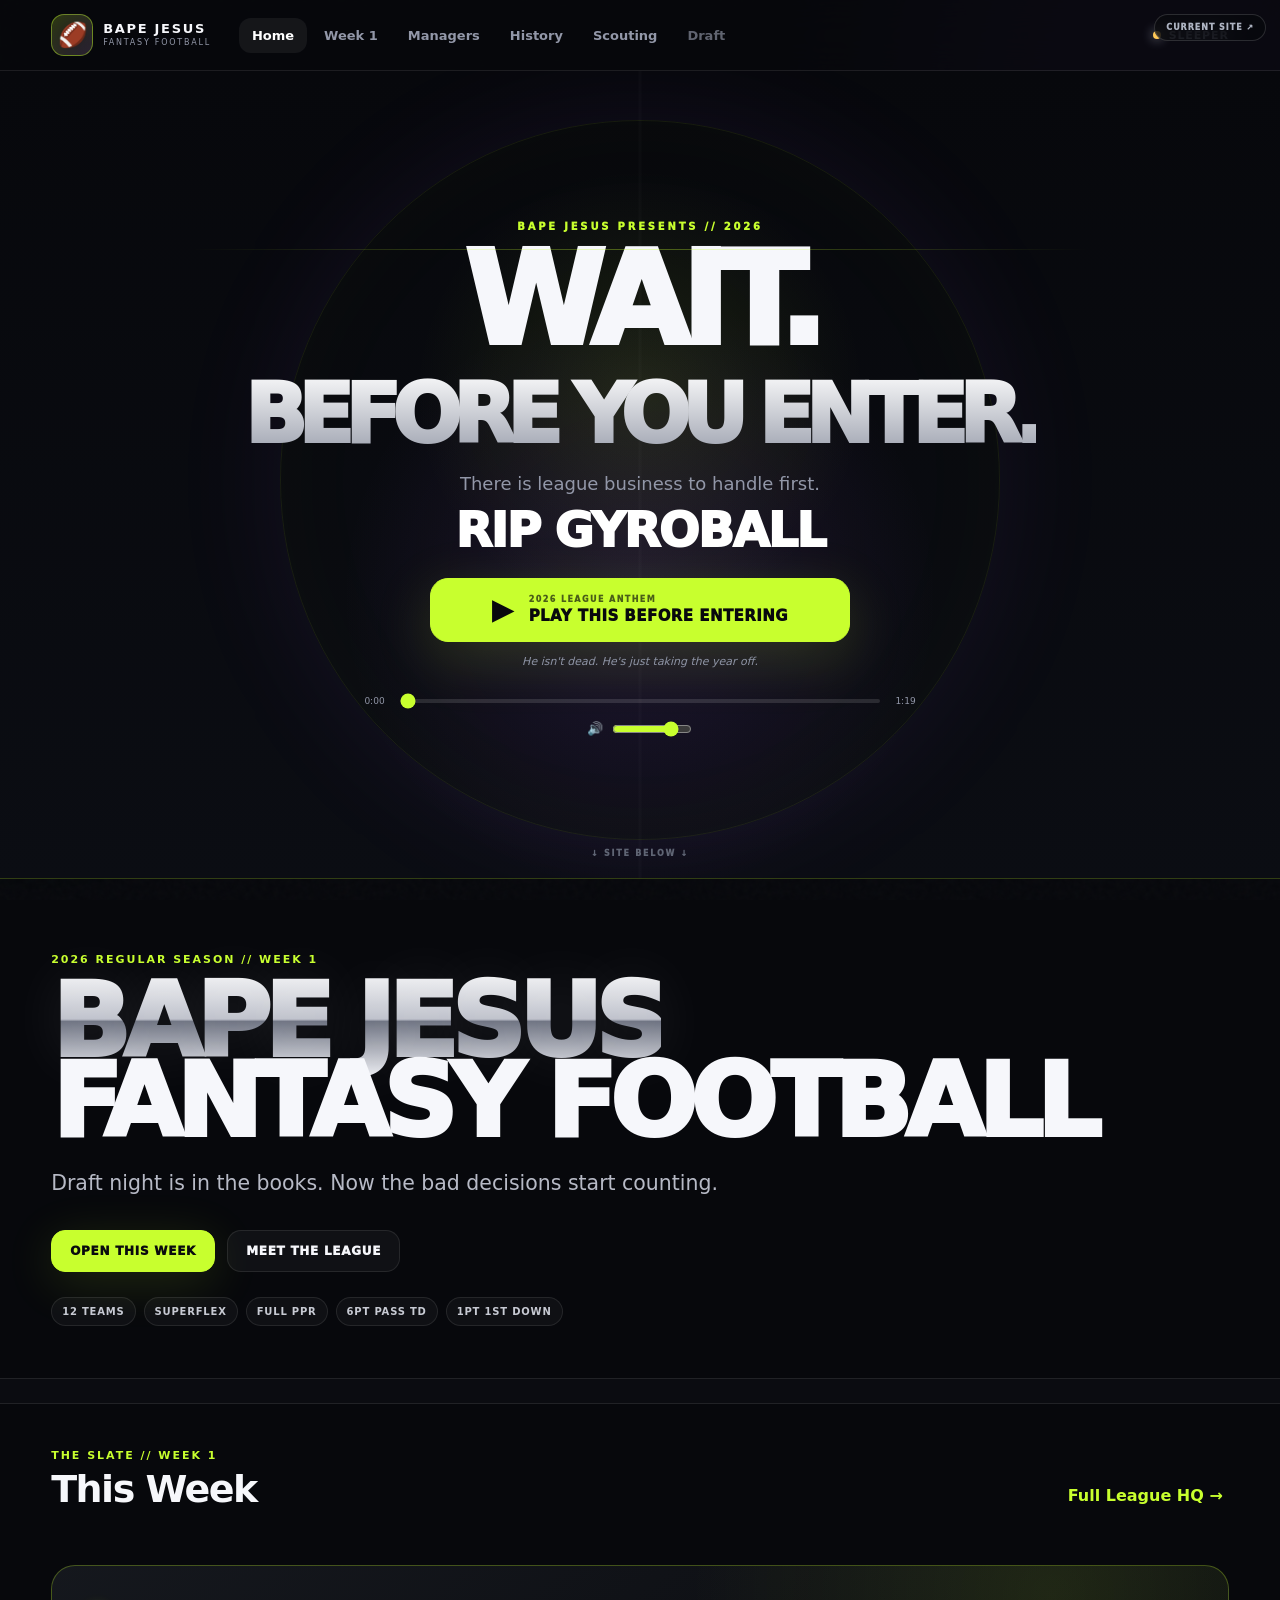
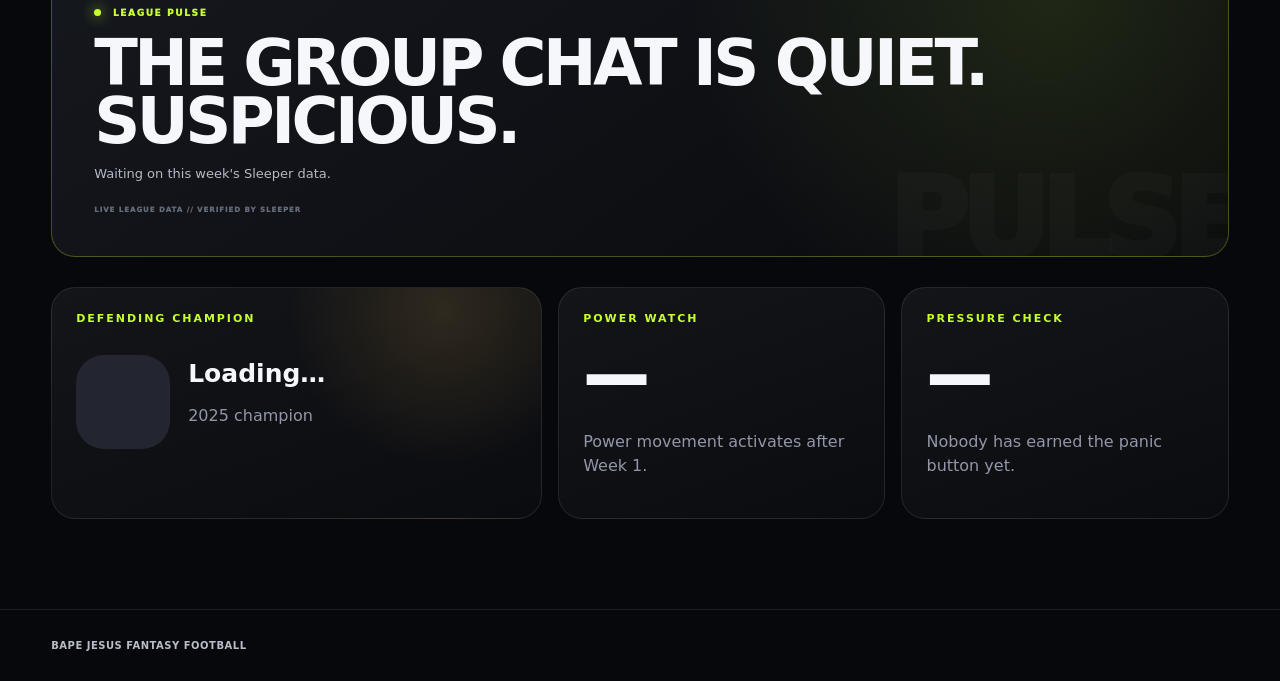
==== commit 960cdfad: "Use dedicated mixtape anthem controller" ====
--- a/mixtape.html
+++ b/mixtape.html
@@ -2,25 +2,18 @@
 <html lang="en">
 <head>
 <meta charset="utf-8"><meta name="viewport" content="width=device-width,initial-scale=1"><meta name="theme-color" content="#08090d">
-<title>Bape Jesus // Mixtape Edition</title>
-<meta name="description" content="Bape Jesus Fantasy Football — Mixtape Edition.">
+<title>Bape Jesus // Mixtape Edition</title><meta name="description" content="Bape Jesus Fantasy Football — Mixtape Edition.">
 <link rel="stylesheet" href="./styles.css"><link rel="stylesheet" href="./anthem.css"><link rel="stylesheet" href="./weekly.css">
 <style>.mixtape-back{position:fixed;z-index:1100;top:14px;right:14px;padding:8px 11px;border:1px solid rgba(255,255,255,.14);border-radius:999px;background:rgba(8,9,13,.72);backdrop-filter:blur(12px);color:#aeb4c2;text-decoration:none;font-size:8px;font-weight:1000;letter-spacing:.12em}.mixtape-back:hover{color:var(--lime);border-color:rgba(200,255,46,.35)}</style>
-</head>
-<body>
-<div class="noise" aria-hidden="true"></div><div class="orb orb-a" aria-hidden="true"></div><div class="orb orb-b" aria-hidden="true"></div>
-<a class="mixtape-back" href="./">CURRENT SITE ↗</a>
+</head><body>
+<div class="noise" aria-hidden="true"></div><div class="orb orb-a" aria-hidden="true"></div><div class="orb orb-b" aria-hidden="true"></div><a class="mixtape-back" href="./">CURRENT SITE ↗</a>
 <header class="topbar"><button class="brand" data-route="home"><span class="brand-mark brand-football">🏈</span><span class="brand-copy"><b>BAPE JESUS</b><small>FANTASY FOOTBALL</small></span></button><nav class="nav"><button data-route="home" class="active">Home</button><button data-route="weekly" id="weeklyNavLabel">Week 1</button><button data-route="managers">Managers</button><button data-route="history">History</button><button data-route="scouting">Scouting</button><button data-route="draft" class="nav-draft">Draft</button></nav><div class="live-pill" id="apiStatus"><span></span> Sleeper</div></header>
 <main><section class="page active" data-page="home">
-<section class="anthem-gate" id="anthemGate" aria-label="2026 League Anthem"><div class="anthem-gate-glow" aria-hidden="true"></div><div class="anthem-gate-kicker">BAPE JESUS PRESENTS // 2026</div><h1>WAIT.<br><span>BEFORE YOU ENTER.</span></h1><p class="anthem-gate-copy">There is league business to handle first.</p><div class="anthem-song-name">RIP GYROBALL</div><button class="anthem-enter" id="anthemPlay" type="button"><span class="anthem-enter-icon">▶</span><span><small>2026 LEAGUE ANTHEM</small>PLAY THIS BEFORE ENTERING</span></button><div class="anthem-joke">He isn't dead. He's just taking the year off.</div><div class="anthem-track anthem-gate-track"><span class="anthem-time" id="anthemCurrent">0:00</span><input class="anthem-progress" id="anthemProgress" type="range" min="0" max="1" value="0" step="0.1" aria-label="Song progress"><span class="anthem-time" id="anthemDuration">1:19</span></div><label class="anthem-volume">🔊 <input id="anthemVolume" type="range" min="0" max="1" value="0.8" step="0.05"></label><div class="anthem-scroll-cue">↓ SITE BELOW ↓</div><audio id="leagueAnthem" preload="metadata" src="./rip-gyroball-theme.mp3"></audio></section>
+<section class="anthem-gate" id="anthemGate" aria-label="2026 League Anthem"><div class="anthem-gate-glow" aria-hidden="true"></div><div class="anthem-gate-kicker">BAPE JESUS PRESENTS // 2026</div><h1>WAIT.<br><span>BEFORE YOU ENTER.</span></h1><p class="anthem-gate-copy">There is league business to handle first.</p><div class="anthem-song-name">RIP GYROBALL</div><button class="anthem-enter" id="anthemPlay" type="button"><span class="anthem-enter-icon">▶</span><span><small>2026 LEAGUE ANTHEM</small>PLAY THIS BEFORE ENTERING</span></button><div class="anthem-joke">He isn't dead. He's just taking the year off.</div><div class="anthem-track anthem-gate-track"><span class="anthem-time" id="anthemCurrent">0:00</span><input class="anthem-progress" id="anthemProgress" type="range" min="0" max="1" value="0" step="0.1" aria-label="Song progress"><span class="anthem-time" id="anthemDuration">1:19</span></div><label class="anthem-volume">🔊 <input id="anthemVolume" type="range" min="0" max="1" value="0.8" step="0.05"></label><div class="anthem-scroll-cue">↓ SITE BELOW ↓</div><audio id="leagueAnthem" preload="metadata" playsinline src="./rip-gyroball-theme.mp3"></audio></section>
 <button class="anthem-reopen" id="anthemReopen" type="button"><span>♫</span><span><small>LEAGUE ANTHEM</small>RIP GYROBALL</span></button>
-<div class="hero-shell" id="leagueHome" style="grid-template-columns:1fr"><div class="hero-copy"><div class="eyebrow" id="homeWeekEyebrow">2026 REGULAR SEASON // WEEK 1</div><h1><span>BAPE JESUS</span><br>FANTASY FOOTBALL</h1><p class="hero-sub">Draft night is in the books. Now the bad decisions start counting.</p><div class="hero-actions"><button class="btn primary" data-route="weekly">Open This Week</button><button class="btn ghost" data-route="managers">Meet the League</button></div><div class="format-strip"><span>12 TEAMS</span><span>SUPERFLEX</span><span>FULL PPR</span><span>6PT PASS TD</span><span>1PT 1ST DOWN</span></div></div></div>
-<div class="ticker-wrap home-ticker"><div class="ticker" id="ticker"></div></div><section class="home-week"><div class="section-head"><div><div class="kicker" id="homeWeekKicker">THE SLATE // WEEK 1</div><h2>This Week</h2></div><button class="text-btn" data-route="weekly">Full League HQ →</button></div><div class="home-matchups" id="homeMatchups"><div class="weekly-empty"><strong>Syncing this week…</strong><span>Pulling the six matchups from Sleeper.</span></div></div></section><section class="league-pulse" id="homePulse"><div class="pulse-label"><span class="pulse-dot"></span> LEAGUE PULSE</div><h2 id="homePulseHeadline">THE GROUP CHAT IS QUIET. SUSPICIOUS.</h2><p id="homePulseCopy">Waiting on this week's Sleeper data.</p><div class="pulse-footer" id="homePulseFooter">LIVE LEAGUE DATA // VERIFIED BY SLEEPER</div></section><div class="dashboard-grid home-dashboard"><article class="feature-card champion-card" id="championCard"><div class="micro">DEFENDING CHAMPION</div><div class="feature-content"><div class="avatar-xl skeleton"></div><div><h3>Loading…</h3><p>2025 champion</p></div></div><div class="shine"></div></article><article class="stat-card"><div class="micro">POWER WATCH</div><div class="big-stat" id="homePowerStat">—</div><p id="homePowerCopy">Power movement activates after Week 1.</p><button class="text-btn" data-route="weekly">View Power Board →</button></article><article class="stat-card"><div class="micro">PRESSURE CHECK</div><div class="big-stat" id="homePressureStat">—</div><p id="homePressureCopy">Nobody has earned the panic button yet.</p><button class="text-btn" data-route="weekly">See the Receipts →</button></article></div></section>
-<section class="page" data-page="weekly"><div class="weekly-hero"><div><div class="eyebrow">LEAGUE-WIDE // SAME BOARD FOR ALL 12</div><h1>WEEKLY<br>LEAGUE HQ</h1><p>The regular-season home base: every matchup, every team, the same power formula, playoff line, luck meter, and weekly receipts.</p></div><div class="weekly-controls"><button id="weeklyPrev">←</button><select id="weeklyWeek"><option>Week 1</option></select><button id="weeklyNext">→</button><button id="weeklyRefresh">↻ SYNC</button></div></div><div class="weekly-universal-note"><b>SHARED LEAGUE VIEW</b><span>Everything here is calculated the same way for all 12 teams.</span></div><div class="weekly-loading hidden" id="weeklyLoading"><div class="spinner"></div><span>Syncing all 12 teams…</span></div><div class="weekly-kpis" id="weeklyKpis"></div><section class="weekly-section"><div class="weekly-section-head"><div><div class="kicker">THE SLATE</div><h2>This Week</h2></div></div><div class="weekly-matchups" id="weeklyMatchups"></div></section><section class="weekly-section"><div class="weekly-section-head"><div><div class="kicker">GROUP CHAT AMMUNITION</div><h2>Weekly Receipts</h2></div></div><div class="weekly-awards" id="weeklyAwards"></div></section><section class="weekly-section weekly-two-col"><div><div class="weekly-section-head"><div><div class="kicker">ONE FORMULA // ALL 12</div><h2>Power Board</h2></div><p id="powerFormulaNote">Activates after Week 1.</p></div><div class="power-list" id="weeklyPower"></div></div><div><div class="weekly-section-head"><div><div class="kicker">TOP SIX</div><h2>Playoff Picture</h2></div></div><div class="playoff-board" id="weeklyPlayoff"></div></div></section><section class="weekly-section"><div class="weekly-section-head"><div><div class="kicker">THE TABLE</div><h2>Standings</h2></div></div><div id="weeklyStandings"></div></section><div class="weekly-updated" id="weeklyUpdated">Sleeper public API</div></section>
-<section class="page" data-page="draft"><div class="page-hero compact"><div><div class="eyebrow">2026 // DRAFT ARCHIVE</div><h1>LEAGUE WAR ROOM</h1><p>The completed 2026 draft board.</p></div><div class="sync-card"><span id="draftSyncDot"></span><div><small>STATUS</small><strong id="draftStatus">COMPLETE</strong></div><button id="refreshDraft" class="icon-btn">↻</button></div></div><div class="war-grid"><aside class="on-deck holo-card"><div class="micro">TEAM FOCUS // OPTIONAL</div><label class="focus-label" for="teamFocus">VIEW THE BOARD AS</label><select class="focus-select" id="teamFocus"><option value="">League View — all teams equal</option></select><h3 id="nextPickLabel">DRAFT RECAP</h3><div class="focus-note" id="focusNote">Browse the completed board by team.</div><div class="pick-sequence" id="pickSequence"></div><div class="neighbors"><small id="trafficLabel">DRAFT RECEIPTS</small><div id="turnTraffic"></div></div></aside><div class="draft-board-shell"><div class="board-toolbar"><div><strong>2026 DRAFT BOARD</strong><small><span id="picksLogged">0 / 216 picks</span> · <span id="boardFocusLabel">LEAGUE VIEW</span></small></div><div class="legend"><span class="q qb"></span>QB <span class="q rb"></span>RB <span class="q wr"></span>WR <span class="q te"></span>TE</div></div><div class="draft-board" id="draftBoard"></div></div></div></section>
-<section class="page" data-page="managers"><div class="page-hero compact"><div><div class="eyebrow">12 MEN ENTER // ONE GROUP CHAT SURVIVES</div><h1>THE LEAGUE</h1><p>Current teams, Sleeper identities, avatars, and 2026 draft seats.</p></div></div><div class="manager-grid" id="managerGrid"></div></section><section class="page" data-page="history"><div class="page-hero compact"><div><div class="eyebrow">RECEIPTS // FOREVER</div><h1>LEAGUE HISTORY</h1><p>Sleeper seasons are chained backward automatically.</p></div><button class="btn ghost" id="loadHistory">Load / Refresh History</button></div><div class="history-loading hidden" id="historyLoading"><div class="spinner"></div><span>Digging through old group-chat crimes…</span></div><div id="historyContent"></div></section><section class="page" data-page="scouting"><div class="page-hero compact"><div><div class="eyebrow">KNOW THE ROOM</div><h1>SCOUTING REPORTS</h1><p>Prior draft behavior turned into tendencies for all 12 managers.</p></div><button class="btn ghost" id="loadScouting">Analyze Past Drafts</button></div><div class="spotlight" id="turnSpotlight"></div><div class="scout-grid" id="scoutGrid"></div></section>
-</main>
-<div class="anthem-mini" id="anthemMini" aria-label="League anthem player"><button id="anthemMiniPlay" class="anthem-mini-play" type="button">Ⅱ</button><div class="anthem-mini-copy"><small>BAPE JESUS RADIO // NOW PLAYING</small><strong>RIP GYROBALL</strong></div><div class="anthem-mini-progress"><input id="anthemMiniProgress" type="range" min="0" max="1" value="0" step="0.1"><span id="anthemMiniTime">0:00</span></div><button class="anthem-expand" id="anthemExpand" type="button">EXPAND ↑</button><button class="anthem-close" id="anthemClose" type="button">×</button></div>
-<footer><div><strong>BAPE JESUS FANTASY FOOTBALL</strong><span>Unofficial league companion.</span></div><div>Data via Sleeper public API · Built for chaos, not affiliated with Sleeper.</div></footer>
-<script src="./app-core.js"></script><script src="./app-draft.js"></script><script src="./app-history.js"></script><script src="./app-live.js"></script><script src="./app-weekly.js"></script><script src="./app-boot.js"></script><script src="./anthem.js"></script>
-</body></html>+<div class="hero-shell" id="leagueHome" style="grid-template-columns:1fr"><div class="hero-copy"><div class="eyebrow" id="homeWeekEyebrow">2026 REGULAR SEASON // WEEK 1</div><h1><span>BAPE JESUS</span><br>FANTASY FOOTBALL</h1><p class="hero-sub">Draft night is in the books. Now the bad decisions start counting.</p><div class="hero-actions"><button class="btn primary" data-route="weekly">Open This Week</button><button class="btn ghost" data-route="managers">Meet the League</button></div><div class="format-strip"><span>12 TEAMS</span><span>SUPERFLEX</span><span>FULL PPR</span><span>6PT PASS TD</span><span>1PT 1ST DOWN</span></div></div></div><div class="ticker-wrap home-ticker"><div class="ticker" id="ticker"></div></div><section class="home-week"><div class="section-head"><div><div class="kicker" id="homeWeekKicker">THE SLATE // WEEK 1</div><h2>This Week</h2></div><button class="text-btn" data-route="weekly">Full League HQ →</button></div><div class="home-matchups" id="homeMatchups"></div></section><section class="league-pulse" id="homePulse"><div class="pulse-label"><span class="pulse-dot"></span> LEAGUE PULSE</div><h2 id="homePulseHeadline">THE GROUP CHAT IS QUIET. SUSPICIOUS.</h2><p id="homePulseCopy">Waiting on this week's Sleeper data.</p><div class="pulse-footer" id="homePulseFooter">LIVE LEAGUE DATA // VERIFIED BY SLEEPER</div></section><div class="dashboard-grid home-dashboard"><article class="feature-card champion-card" id="championCard"><div class="micro">DEFENDING CHAMPION</div><div class="feature-content"><div class="avatar-xl skeleton"></div><div><h3>Loading…</h3><p>2025 champion</p></div></div></article><article class="stat-card"><div class="micro">POWER WATCH</div><div class="big-stat" id="homePowerStat">—</div><p id="homePowerCopy">Power movement activates after Week 1.</p></article><article class="stat-card"><div class="micro">PRESSURE CHECK</div><div class="big-stat" id="homePressureStat">—</div><p id="homePressureCopy">Nobody has earned the panic button yet.</p></article></div></section>
+<section class="page" data-page="weekly"><div class="weekly-hero"><div><div class="eyebrow">LEAGUE-WIDE // SAME BOARD FOR ALL 12</div><h1>WEEKLY<br>LEAGUE HQ</h1></div><div class="weekly-controls"><button id="weeklyPrev">←</button><select id="weeklyWeek"><option>Week 1</option></select><button id="weeklyNext">→</button><button id="weeklyRefresh">↻ SYNC</button></div></div><div class="weekly-loading hidden" id="weeklyLoading"><div class="spinner"></div></div><div class="weekly-kpis" id="weeklyKpis"></div><div class="weekly-matchups" id="weeklyMatchups"></div><div class="weekly-awards" id="weeklyAwards"></div><div class="power-list" id="weeklyPower"></div><div class="playoff-board" id="weeklyPlayoff"></div><div id="weeklyStandings"></div><div id="powerFormulaNote"></div><div id="weeklyUpdated"></div></section>
+<section class="page" data-page="draft"><div class="page-hero compact"><div><h1>LEAGUE WAR ROOM</h1></div><div class="sync-card"><span id="draftSyncDot"></span><strong id="draftStatus">COMPLETE</strong><button id="refreshDraft" class="icon-btn">↻</button></div></div><div class="war-grid"><aside class="on-deck holo-card"><select id="teamFocus"><option value="">League View</option></select><h3 id="nextPickLabel">DRAFT RECAP</h3><div id="focusNote"></div><div id="pickSequence"></div><div id="turnTraffic"></div></aside><div class="draft-board-shell"><span id="picksLogged"></span><span id="boardFocusLabel"></span><div class="draft-board" id="draftBoard"></div></div></div></section>
+<section class="page" data-page="managers"><div class="page-hero compact"><div><h1>THE LEAGUE</h1></div></div><div class="manager-grid" id="managerGrid"></div></section><section class="page" data-page="history"><div class="page-hero compact"><div><h1>LEAGUE HISTORY</h1></div><button id="loadHistory">Load / Refresh History</button></div><div id="historyLoading" class="hidden"></div><div id="historyContent"></div></section><section class="page" data-page="scouting"><div class="page-hero compact"><div><h1>SCOUTING REPORTS</h1></div><button id="loadScouting">Analyze Past Drafts</button></div><div id="turnSpotlight"></div><div id="scoutGrid"></div></section></main>
+<div class="anthem-mini" id="anthemMini"><button id="anthemMiniPlay" class="anthem-mini-play" type="button">Ⅱ</button><div class="anthem-mini-copy"><small>BAPE JESUS RADIO // NOW PLAYING</small><strong>RIP GYROBALL</strong></div><div class="anthem-mini-progress"><input id="anthemMiniProgress" type="range" min="0" max="1" value="0" step="0.1"><span id="anthemMiniTime">0:00</span></div><button class="anthem-expand" id="anthemExpand" type="button">EXPAND ↑</button><button class="anthem-close" id="anthemClose" type="button">×</button></div>
+<footer><div><strong>BAPE JESUS FANTASY FOOTBALL</strong></div></footer><script src="./app-core.js"></script><script src="./app-draft.js"></script><script src="./app-history.js"></script><script src="./app-live.js"></script><script src="./app-weekly.js"></script><script src="./app-boot.js"></script><script src="./mixtape-anthem.js"></script></body></html>
